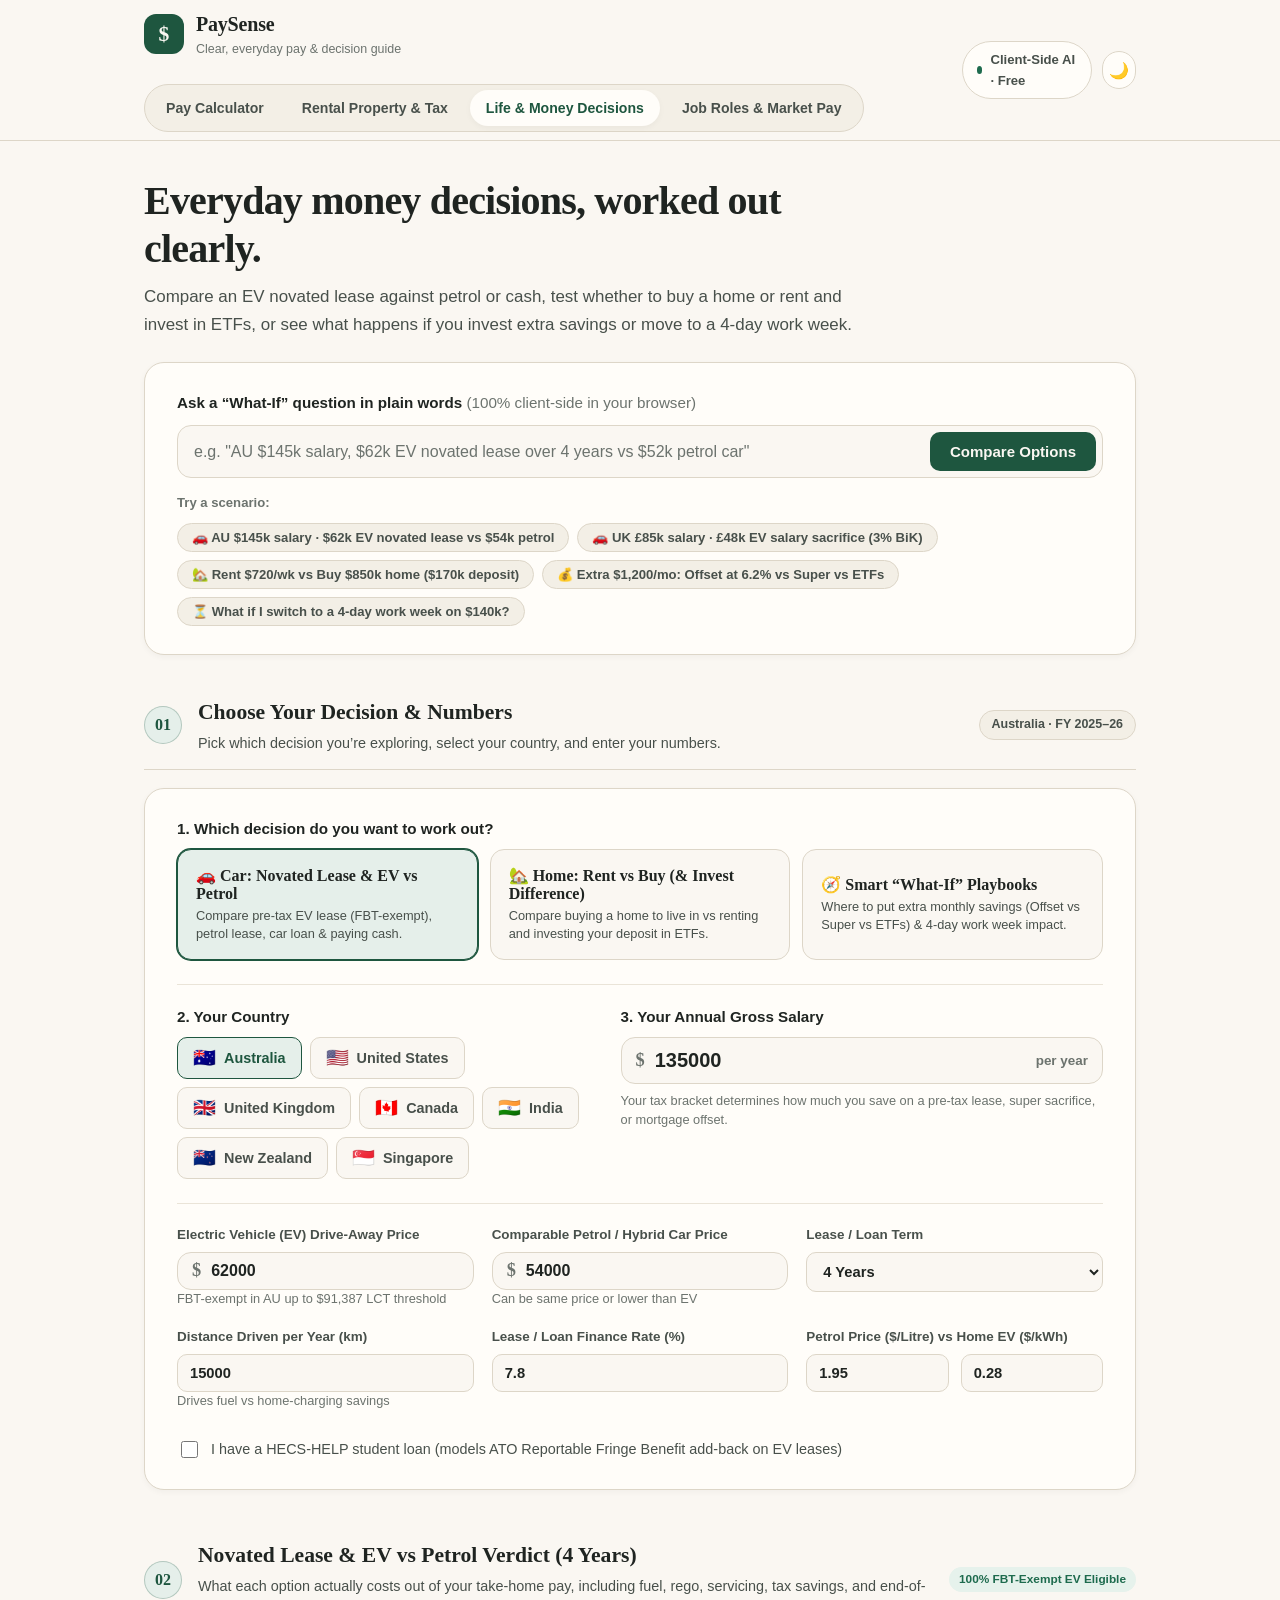
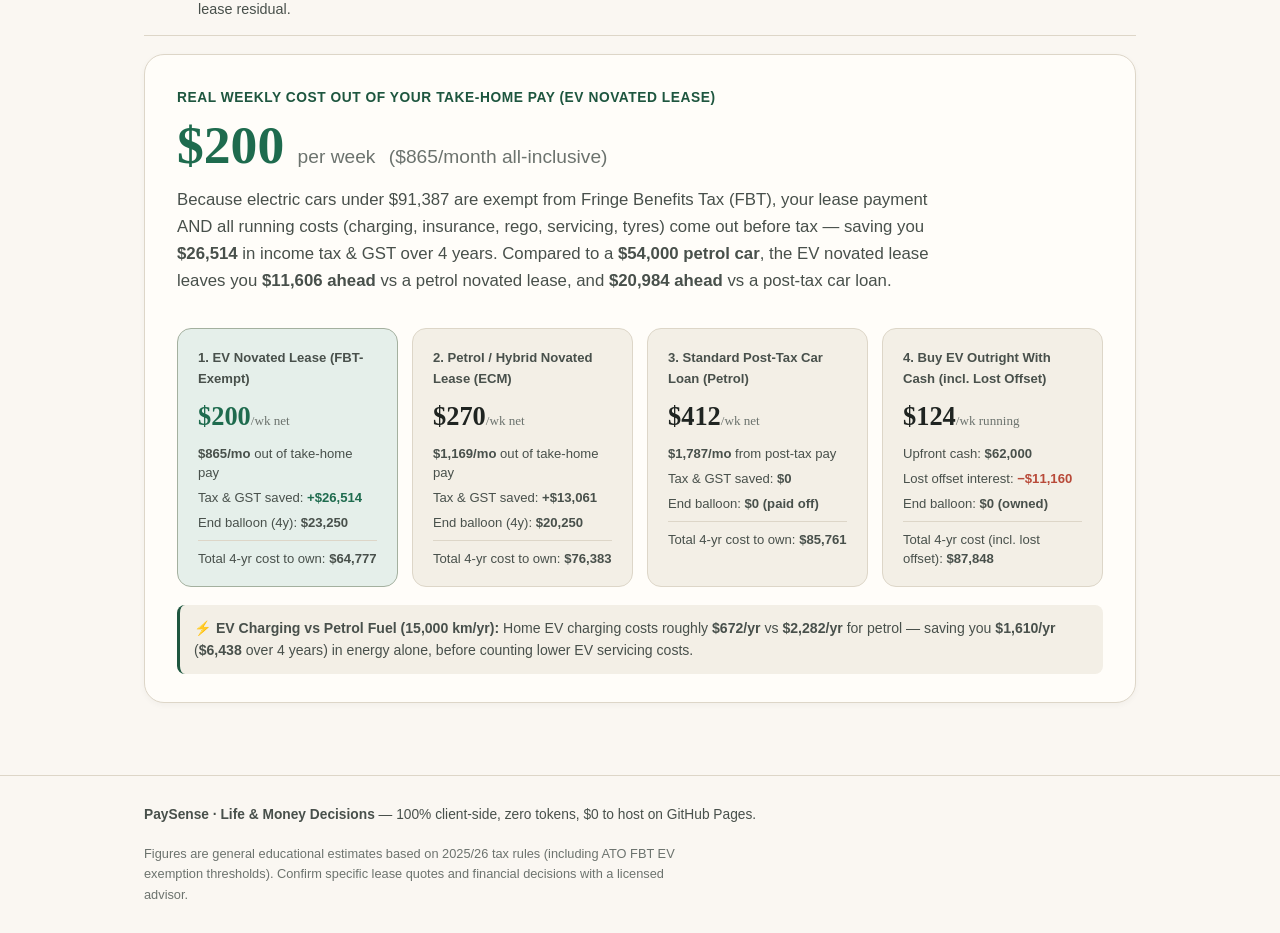
==== decisions.html @ 4972ad37 "feat: add Life & Money Decisions hub and fix GitHub Pages artifact bundle" ====
<!DOCTYPE html>
<html lang="en" data-theme="light">
<head>
  <meta charset="UTF-8" />
  <meta name="viewport" content="width=device-width, initial-scale=1.0" />
  <title>Life &amp; Money Decisions (Novated Lease, EV vs Petrol, Rent vs Buy) — PaySense</title>
  <meta name="description" content="100% client-side calculators for Novated Lease & EV vs Petrol, Rent vs Buy Home decisions, Mortgage Offset vs Super vs ETFs, and 4-Day Work Week tax impact." />
  <link rel="manifest" href="./manifest.json" />
  <link rel="icon" type="image/svg+xml" href="data:image/svg+xml,%3Csvg xmlns='http://www.w3.org/2000/svg' viewBox='0 0 64 64'%3E%3Crect width='64' height='64' rx='16' fill='%231E563F'/%3E%3Ctext x='50%25' y='54%25' dominant-baseline='middle' text-anchor='middle' fill='%23FAF7F2' font-family='Georgia,serif' font-weight='700' font-size='34'%3E%24%3C/text%3E%3C/svg%3E" />
  <link rel="stylesheet" href="./css/styles.css" />
</head>
<body>
  <header class="top-bar">
    <div class="container top-bar-inner">
      <div class="brand-group">
        <a href="./index.html" class="brand brand-link">
          <div class="brand-mark" aria-hidden="true">$</div>
          <div>
            <div class="brand-name">PaySense</div>
            <div class="brand-sub">Clear, everyday pay &amp; decision guide</div>
          </div>
        </a>
        <nav class="main-nav" aria-label="Primary navigation">
          <a href="./index.html" class="nav-tab">Pay Calculator</a>
          <a href="./property.html" class="nav-tab">Rental Property &amp; Tax</a>
          <a href="./decisions.html" class="nav-tab active" aria-current="page">Life &amp; Money Decisions</a>
          <a href="./roles.html" class="nav-tab">Job Roles &amp; Market Pay</a>
        </nav>
      </div>

      <div class="header-actions">
        <span class="ai-mode-pill" title="Runs 100% in your browser with zero server calls">
          <span class="status-dot local"></span> Client-Side AI · Free
        </span>
        <button type="button" class="icon-circle-btn" id="theme-toggle-btn" aria-label="Toggle warm dark or light paper theme" title="Switch theme">🌙</button>
      </div>
    </div>
  </header>

  <main class="container main-content">
    <section class="intro-hero">
      <div class="intro-header">
        <h1 class="intro-title">Everyday money decisions, worked out clearly.</h1>
        <p class="intro-lead">Compare an EV novated lease against petrol or cash, test whether to buy a home or rent and invest in ETFs, or see what happens if you invest extra savings or move to a 4-day work week.</p>
      </div>

      <div class="plain-english-card">
        <label class="plain-english-label" for="dec-ai-input">
          Ask a “What-If” question in plain words <span class="muted-normal">(100% client-side in your browser)</span>
        </label>
        <form id="dec-ai-form" class="ai-prompt-shell" autocomplete="off">
          <input
            type="text"
            id="dec-ai-input"
            class="ai-prompt-input"
            placeholder='e.g. "AU $145k salary, $62k EV novated lease over 4 years vs $52k petrol car"'
            aria-label="Describe your decision scenario in plain English"
          />
          <button type="submit" class="btn-primary">Compare Options</button>
        </form>

        <div class="ai-chips-row">
          <span class="chips-label">Try a scenario:</span>
          <div id="dec-example-chips" class="ai-chips-scroll"></div>
        </div>

        <div id="dec-ai-feedback" class="ai-feedback" hidden></div>
      </div>
    </section>

    <div class="editorial-flow">
      <div id="dec-form-root" aria-label="Section 1: Decision setup"></div>
      <div id="dec-results-root" aria-live="polite"></div>
    </div>
  </main>

  <footer class="site-footer">
    <div class="container footer-inner">
      <div>
        <strong>PaySense · Life &amp; Money Decisions</strong> — 100% client-side, zero tokens, $0 to host on GitHub Pages.
      </div>
      <div class="footer-disclaimer">
        Figures are general educational estimates based on 2025/26 tax rules (including ATO FBT EV exemption thresholds). Confirm specific lease quotes and financial decisions with a licensed advisor.
      </div>
    </div>
  </footer>

  <div id="toast" class="toast" role="status" aria-live="polite"></div>

  <script type="module" src="./js/decisionsApp.js"></script>
</body>
</html>
---- css/styles.css ----
/* ==========================================================================
   PaySense — Warm, Low-Tech, Confidence-Building Editorial Design System
   Palette: Warm Sand Paper, Ivory Cards, Reassuring Forest Pine & Terracotta
   ========================================================================== */

:root {
  --bg: #FAF7F2;
  --surface: #FFFDF9;
  --surface-muted: #F3EFE6;
  --surface-hover: #EAE4D7;
  --border: #DDD6C8;
  --border-subtle: #EAE4D8;

  --text: #1F2421;
  --text-secondary: #48504B;
  --text-muted: #6C736E;

  --primary: #1E563F;
  --primary-hover: #15402E;
  --primary-soft: #E5EFEA;

  --accent: #1E6B4E;
  --accent-soft: #E6F2EC;

  --warm-ochre: #B55D28;
  --warm-ochre-soft: #FBF0E6;

  --chart-net: #1E6B4E;
  --chart-tax: #B84A39;
  --chart-levy: #C87A28;
  --chart-retire: #2D5B88;
  --chart-expense: #78716C;

  --shadow-sm: 0 2px 6px rgba(31, 36, 33, 0.04);
  --shadow-md: 0 10px 28px -8px rgba(31, 36, 33, 0.07);

  --radius-sm: 10px;
  --radius-md: 14px;
  --radius-lg: 20px;

  --font-serif: "Iowan Old Style", "Palatino Linotype", "Book Antiqua", Charter, Georgia, serif;
  --font-sans: -apple-system, BlinkMacSystemFont, "Segoe UI", Roboto, Helvetica, Arial, sans-serif;
}

[data-theme="dark"] {
  --bg: #171513;
  --surface: #211E1B;
  --surface-muted: #2A2622;
  --surface-hover: #332E29;
  --border: #3B352E;
  --border-subtle: #2E2924;

  --text: #F5F1E8;
  --text-secondary: #CCC5B9;
  --text-muted: #9A9286;

  --primary: #45A179;
  --primary-hover: #58B48C;
  --primary-soft: rgba(69, 161, 121, 0.16);

  --accent: #4BB588;
  --accent-soft: rgba(75, 181, 136, 0.15);

  --warm-ochre: #E08A54;
  --warm-ochre-soft: rgba(224, 138, 84, 0.14);

  --chart-net: #4BB588;
  --chart-tax: #E06D5B;
  --chart-levy: #E5A14B;
  --chart-retire: #6495C7;
  --chart-expense: #9E968C;

  --shadow-sm: 0 2px 8px rgba(0, 0, 0, 0.3);
  --shadow-md: 0 14px 32px -10px rgba(0, 0, 0, 0.45);
}

*,
*::before,
*::after {
  box-sizing: border-box;
}

html,
body {
  margin: 0;
  padding: 0;
  font-family: var(--font-sans);
  font-size: 16px;
  background: var(--bg);
  color: var(--text);
  line-height: 1.6;
  -webkit-font-smoothing: antialiased;
}

.container {
  max-width: 1040px;
  margin: 0 auto;
  padding: 0 24px;
}

/* ==========================================================================
   Top Navigation Bar
   ========================================================================== */

.top-bar {
  position: sticky;
  top: 0;
  z-index: 30;
  background: color-mix(in srgb, var(--bg) 92%, transparent);
  backdrop-filter: blur(10px);
  border-bottom: 1px solid var(--border);
}

.top-bar-inner {
  display: flex;
  align-items: center;
  justify-content: space-between;
  min-height: 72px;
  gap: 16px;
  padding-top: 8px;
  padding-bottom: 8px;
}

.brand-group {
  display: flex;
  align-items: center;
  gap: 24px;
  flex-wrap: wrap;
}

.brand {
  display: flex;
  align-items: center;
  gap: 12px;
}

.brand-link {
  text-decoration: none;
  color: inherit;
}

.brand-mark {
  width: 40px;
  height: 40px;
  border-radius: 12px;
  display: grid;
  place-items: center;
  background: var(--primary);
  color: #FAF7F2;
  font-family: var(--font-serif);
  font-weight: 700;
  font-size: 1.35rem;
}

.brand-name {
  font-family: var(--font-serif);
  font-weight: 700;
  font-size: 1.25rem;
  letter-spacing: -0.01em;
}

.brand-sub {
  font-size: 0.78rem;
  color: var(--text-muted);
}

.main-nav {
  display: flex;
  align-items: center;
  gap: 6px;
  padding: 5px;
  background: var(--surface-muted);
  border: 1px solid var(--border);
  border-radius: 999px;
}

.nav-tab {
  text-decoration: none;
  color: var(--text-secondary);
  font-size: 0.88rem;
  font-weight: 600;
  padding: 7px 16px;
  border-radius: 999px;
  white-space: nowrap;
  transition: all 0.15s ease;
}

.nav-tab:hover {
  color: var(--text);
}

.nav-tab.active {
  background: var(--surface);
  color: var(--primary);
  box-shadow: var(--shadow-sm);
}

.header-actions {
  display: flex;
  align-items: center;
  gap: 10px;
}

.ai-mode-pill {
  display: inline-flex;
  align-items: center;
  gap: 8px;
  padding: 7px 14px;
  border-radius: 999px;
  border: 1px solid var(--border);
  background: var(--surface);
  color: var(--text-secondary);
  font-size: 0.82rem;
  font-weight: 600;
  cursor: pointer;
}
.ai-mode-pill:hover {
  border-color: var(--primary);
  color: var(--text);
}

.status-dot {
  width: 8px;
  height: 8px;
  border-radius: 50%;
}
.status-dot.local { background: var(--accent); }
.status-dot.live { background: var(--warm-ochre); }

.icon-circle-btn {
  width: 38px;
  height: 38px;
  border-radius: 999px;
  border: 1px solid var(--border);
  background: var(--surface);
  cursor: pointer;
  font-size: 1rem;
  display: grid;
  place-items: center;
}
.icon-circle-btn:hover { background: var(--surface-hover); }

/* ==========================================================================
   Main Editorial Flow & Section Dividers (Negative Space!)
   ========================================================================== */

.main-content {
  padding-top: 36px;
  padding-bottom: 72px;
}

.intro-hero {
  margin-bottom: 40px;
}

.intro-header {
  max-width: 720px;
  margin-bottom: 24px;
}

.intro-title {
  font-family: var(--font-serif);
  font-size: clamp(1.85rem, 3.4vw, 2.5rem);
  font-weight: 700;
  line-height: 1.2;
  letter-spacing: -0.02em;
  margin: 0 0 10px;
  color: var(--text);
}

.intro-lead {
  font-size: 1.06rem;
  color: var(--text-secondary);
  margin: 0;
  line-height: 1.6;
}

.editorial-flow {
  display: flex;
  flex-direction: column;
  gap: 48px;
}

.editorial-section {
  display: flex;
  flex-direction: column;
  gap: 18px;
}

/* Warm Section Dividers */
.section-divider {
  display: flex;
  align-items: center;
  gap: 16px;
  padding-bottom: 14px;
  border-bottom: 1.5px solid var(--border);
  flex-wrap: wrap;
}

.section-num {
  width: 38px;
  height: 38px;
  border-radius: 50%;
  background: var(--primary-soft);
  color: var(--primary);
  font-family: var(--font-serif);
  font-weight: 700;
  font-size: 1rem;
  display: grid;
  place-items: center;
  flex-shrink: 0;
  border: 1px solid color-mix(in srgb, var(--primary) 25%, transparent);
}

.section-divider-text {
  flex: 1;
  min-width: 220px;
}

.section-heading {
  font-family: var(--font-serif);
  font-size: 1.35rem;
  font-weight: 700;
  margin: 0;
  color: var(--text);
}

.section-sub {
  margin: 2px 0 0;
  font-size: 0.9rem;
  color: var(--text-secondary);
}

/* Cards */
.card,
.plain-english-card {
  background: var(--surface);
  border: 1px solid var(--border);
  border-radius: var(--radius-lg);
  padding: 28px 32px;
  box-shadow: var(--shadow-sm);
}

/* ==========================================================================
   Plain-English Helper Box
   ========================================================================== */

.plain-english-card {
  background: var(--surface);
  border: 1.5px solid var(--border);
}

.plain-english-label {
  display: block;
  font-weight: 700;
  font-size: 0.95rem;
  margin-bottom: 10px;
  color: var(--text);
}

.muted-normal {
  font-weight: 400;
  color: var(--text-muted);
}

.ai-prompt-shell {
  display: flex;
  align-items: center;
  gap: 10px;
  padding: 6px 6px 6px 16px;
  background: var(--bg);
  border: 1.5px solid var(--border);
  border-radius: var(--radius-md);
  transition: border-color 0.2s ease;
}

.ai-prompt-shell:focus-within {
  border-color: var(--primary);
  background: var(--surface);
}

.ai-prompt-input {
  flex: 1;
  min-width: 0;
  border: none;
  outline: none;
  background: transparent;
  color: var(--text);
  font-size: 1rem;
  font-family: inherit;
  padding: 8px 0;
}

.ai-prompt-input::placeholder {
  color: var(--text-muted);
}

.ai-chips-row {
  display: flex;
  align-items: center;
  gap: 10px;
  margin-top: 14px;
  flex-wrap: wrap;
}

.chips-label {
  font-size: 0.82rem;
  font-weight: 600;
  color: var(--text-muted);
}

.ai-chips-scroll {
  display: flex;
  gap: 8px;
  flex-wrap: wrap;
}

.prompt-chip {
  background: var(--surface-muted);
  border: 1px solid var(--border);
  color: var(--text-secondary);
  border-radius: 999px;
  padding: 6px 14px;
  font-size: 0.82rem;
  font-weight: 600;
  cursor: pointer;
  transition: all 0.15s ease;
}
.prompt-chip:hover {
  border-color: var(--primary);
  color: var(--primary);
  background: var(--primary-soft);
}
.prompt-chip.chip-active {
  background: var(--primary);
  border-color: var(--primary);
  color: #FAF7F2;
}

.ai-feedback {
  margin-top: 14px;
}

.ai-feedback-inner {
  background: var(--primary-soft);
  border: 1px solid color-mix(in srgb, var(--primary) 30%, var(--border));
  border-radius: var(--radius-md);
  padding: 14px 18px;
}

.ai-feedback-top {
  display: flex;
  align-items: center;
  gap: 10px;
  flex-wrap: wrap;
}

.ai-source-badge {
  font-size: 0.74rem;
  font-weight: 700;
  color: var(--primary);
  background: var(--surface);
  padding: 3px 10px;
  border-radius: 999px;
}

.parsed-tags-wrap {
  display: flex;
  flex-wrap: wrap;
  gap: 6px;
  flex: 1;
}

.parsed-tag {
  font-size: 0.8rem;
  font-weight: 600;
  padding: 3px 11px;
  border-radius: 999px;
  background: var(--surface);
  border: 1px solid var(--border);
  color: var(--text);
}

.ai-reply-text {
  margin-top: 8px;
  font-size: 0.94rem;
  color: var(--text);
}

/* ==========================================================================
   Buttons & Controls
   ========================================================================== */

.btn-primary {
  background: var(--primary);
  color: #FAF7F2;
  border: none;
  border-radius: var(--radius-sm);
  padding: 11px 20px;
  font-weight: 600;
  font-size: 0.94rem;
  cursor: pointer;
  white-space: nowrap;
  text-decoration: none;
  display: inline-flex;
  align-items: center;
  justify-content: center;
  transition: background 0.15s ease;
}
.btn-primary:hover { background: var(--primary-hover); }
.btn-primary:disabled { opacity: 0.65; cursor: wait; }

.btn-secondary {
  background: var(--warm-ochre);
  color: #FAF7F2;
  border: none;
  border-radius: var(--radius-sm);
  padding: 11px 20px;
  font-weight: 600;
  font-size: 0.94rem;
  cursor: pointer;
  white-space: nowrap;
  text-decoration: none;
  display: inline-flex;
  align-items: center;
  justify-content: center;
  transition: filter 0.15s ease;
}
.btn-secondary:hover { filter: brightness(0.93); }

.btn-ghost {
  background: var(--surface-muted);
  color: var(--text-secondary);
  border: 1px solid var(--border);
  border-radius: var(--radius-sm);
  font-weight: 600;
  cursor: pointer;
}
.btn-ghost:hover {
  background: var(--surface-hover);
  color: var(--text);
}

.btn-sm { padding: 8px 14px; font-size: 0.85rem; }
.btn-xs { padding: 6px 12px; font-size: 0.8rem; }

.tax-year-pill,
.card-badge {
  font-size: 0.78rem;
  font-weight: 600;
  color: var(--text-secondary);
  background: var(--surface-muted);
  border: 1px solid var(--border);
  padding: 4px 12px;
  border-radius: 999px;
}

/* ==========================================================================
   Section 01: Setup Form
   ========================================================================== */

.setup-card {
  display: flex;
  flex-direction: column;
  gap: 24px;
}

.setup-block {
  display: flex;
  flex-direction: column;
  gap: 8px;
}

.setup-two-col {
  display: grid;
  grid-template-columns: 1fr 1.15fr;
  gap: 24px;
  padding-top: 20px;
  border-top: 1px solid var(--border-subtle);
}

.field-label {
  font-size: 0.95rem;
  font-weight: 700;
  color: var(--text);
}

.sub-label {
  font-size: 0.84rem;
  font-weight: 600;
  color: var(--text-secondary);
  display: block;
  margin-bottom: 6px;
}

.section-header-row {
  display: flex;
  align-items: baseline;
  justify-content: space-between;
  gap: 10px;
  flex-wrap: wrap;
}

/* Warm Country Pills with Full Country Names */
.warm-country-pills {
  display: flex;
  flex-wrap: wrap;
  gap: 8px;
}

.country-pill {
  display: inline-flex;
  align-items: center;
  gap: 8px;
  padding: 9px 15px;
  border-radius: var(--radius-sm);
  border: 1.5px solid var(--border);
  background: var(--bg);
  color: var(--text-secondary);
  font-size: 0.9rem;
  font-weight: 600;
  cursor: pointer;
  transition: all 0.15s ease;
}
.country-pill:hover {
  border-color: var(--primary);
  background: var(--surface);
}
.country-pill.active {
  border-color: var(--primary);
  background: var(--primary-soft);
  color: var(--primary);
  font-weight: 700;
}
.pill-flag { font-size: 1.15rem; }

/* Segmented Control */
.segmented-control {
  display: grid;
  grid-template-columns: 1fr 1fr;
  gap: 6px;
  padding: 5px;
  background: var(--surface-muted);
  border: 1px solid var(--border);
  border-radius: var(--radius-md);
}

.seg-btn {
  padding: 11px 14px;
  border: none;
  border-radius: var(--radius-sm);
  background: transparent;
  color: var(--text-secondary);
  font-size: 0.92rem;
  font-weight: 600;
  cursor: pointer;
  transition: all 0.15s ease;
}
.seg-btn.active {
  background: var(--surface);
  color: var(--primary);
  font-weight: 700;
  box-shadow: var(--shadow-sm);
}

/* Inputs */
.input-combo {
  display: flex;
  align-items: center;
  border: 1.5px solid var(--border);
  border-radius: var(--radius-md);
  background: var(--bg);
  overflow: hidden;
}
.input-combo:focus-within {
  border-color: var(--primary);
  background: var(--surface);
}

.input-prefix {
  padding: 0 6px 0 14px;
  color: var(--text-muted);
  font-family: var(--font-serif);
  font-weight: 700;
  font-size: 1.15rem;
}

.input-suffix {
  padding: 0 14px 0 8px;
  color: var(--text-muted);
  font-size: 0.84rem;
  font-weight: 600;
  white-space: nowrap;
}

.num-input {
  flex: 1;
  min-width: 0;
  border: none;
  outline: none;
  background: transparent;
  color: var(--text);
  font-family: inherit;
  font-size: 1.25rem;
  font-weight: 700;
  font-variant-numeric: tabular-nums;
  padding: 11px 10px 11px 4px;
}

.input-combo.compact .num-input {
  font-size: 1rem;
  padding: 9px 8px 9px 4px;
}

.combo-select {
  border: none;
  border-left: 1px solid var(--border);
  background: var(--surface-muted);
  color: var(--text);
  font-family: inherit;
  font-size: 0.9rem;
  font-weight: 600;
  padding: 12px 14px;
  outline: none;
  cursor: pointer;
}

.text-input,
.select-input {
  width: 100%;
  border: 1.5px solid var(--border);
  border-radius: var(--radius-sm);
  background: var(--bg);
  color: var(--text);
  font-family: inherit;
  font-size: 0.92rem;
  font-weight: 600;
  padding: 10px 12px;
  outline: none;
}
.text-input:focus,
.select-input:focus {
  border-color: var(--primary);
  background: var(--surface);
}

.contractor-essentials {
  display: grid;
  grid-template-columns: repeat(auto-fit, minmax(260px, 1fr));
  gap: 20px;
  padding: 20px;
  background: var(--surface-muted);
  border: 1px solid var(--border);
  border-radius: var(--radius-md);
}

.slider-label-row {
  display: flex;
  justify-content: space-between;
  align-items: center;
  margin-bottom: 4px;
}
.slider-val {
  font-size: 0.9rem;
  font-weight: 700;
  color: var(--primary);
}

.range-slider {
  width: 100%;
  accent-color: var(--primary);
  cursor: pointer;
  margin: 6px 0;
}

.field-hint {
  font-size: 0.8rem;
  color: var(--text-muted);
  line-height: 1.45;
}

.text-action-btn {
  background: none;
  border: none;
  color: var(--primary);
  font-size: 0.82rem;
  font-weight: 600;
  cursor: pointer;
  text-decoration: underline;
  padding: 0;
}

.reverse-goal-box {
  display: flex;
  flex-direction: column;
  gap: 12px;
  padding: 16px;
  border-radius: var(--radius-md);
  background: var(--primary-soft);
  border: 1px solid color-mix(in srgb, var(--primary) 30%, transparent);
}
.reverse-goal-hint {
  font-size: 0.86rem;
  color: var(--text-secondary);
}

/* Progressive Disclosure Optional Drawer */
.optional-drawer {
  border-top: 1px solid var(--border-subtle);
  padding-top: 16px;
}

.optional-summary {
  list-style: none;
  display: flex;
  align-items: center;
  justify-content: space-between;
  gap: 12px;
  cursor: pointer;
  font-size: 0.92rem;
  font-weight: 700;
  color: var(--primary);
  padding: 10px 14px;
  background: var(--surface-muted);
  border: 1px solid var(--border);
  border-radius: var(--radius-sm);
  user-select: none;
}
.optional-summary::-webkit-details-marker { display: none; }
.optional-summary:hover { background: var(--surface-hover); }

.optional-body {
  padding-top: 20px;
}

.optional-grid {
  display: grid;
  grid-template-columns: 1.15fr 0.85fr;
  gap: 28px;
}

.mini-section-title {
  font-family: var(--font-serif);
  font-size: 1.05rem;
  margin: 0 0 12px;
  color: var(--text);
}

.two-col-fields {
  display: grid;
  grid-template-columns: 1fr 1fr;
  gap: 12px;
}

.country-specific-fields {
  display: flex;
  flex-direction: column;
  gap: 12px;
}

.toggle-grid {
  display: flex;
  flex-direction: column;
  gap: 10px;
  margin-top: 4px;
}

.toggle-row {
  display: flex;
  align-items: center;
  gap: 10px;
  font-size: 0.9rem;
  color: var(--text-secondary);
  cursor: pointer;
}
.toggle-row input[type="checkbox"] {
  width: 17px;
  height: 17px;
  accent-color: var(--primary);
}

.form-footnote {
  margin-top: 14px;
  font-size: 0.8rem;
  color: var(--text-muted);
}

.flex-end { display: flex; align-items: flex-end; padding-bottom: 6px; }
.mt-sm { margin-top: 12px; }

/* ==========================================================================
   Section 02: Take-Home Spotlight & Horizontal Money Split Bar
   ========================================================================== */

.hero-actions {
  display: flex;
  gap: 8px;
  flex-wrap: wrap;
}

.period-tabs-row {
  display: flex;
  align-items: center;
  justify-content: space-between;
  gap: 12px;
  flex-wrap: wrap;
  padding-bottom: 20px;
  border-bottom: 1px solid var(--border-subtle);
}

.period-prompt {
  font-size: 0.88rem;
  font-weight: 600;
  color: var(--text-secondary);
}

.period-tabs {
  display: flex;
  gap: 6px;
  flex-wrap: wrap;
}

.period-tab {
  padding: 7px 15px;
  border-radius: 999px;
  border: 1px solid var(--border);
  background: var(--bg);
  color: var(--text-secondary);
  font-size: 0.85rem;
  font-weight: 600;
  cursor: pointer;
}
.period-tab:hover { border-color: var(--primary); }
.period-tab.active {
  background: var(--primary);
  border-color: var(--primary);
  color: #FAF7F2;
}

.take-home-spotlight {
  padding: 26px 0 22px;
}

.spotlight-label {
  font-size: 0.86rem;
  font-weight: 700;
  text-transform: uppercase;
  letter-spacing: 0.04em;
  color: var(--primary);
}

.hero-net-value {
  font-family: var(--font-serif);
  font-size: clamp(2.4rem, 4.8vw, 3.35rem);
  font-weight: 700;
  line-height: 1.12;
  margin-top: 6px;
  font-variant-numeric: tabular-nums;
  color: var(--text);
}

.hero-period-unit {
  font-family: var(--font-sans);
  font-size: 1.2rem;
  font-weight: 500;
  color: var(--text-muted);
}

.plain-english-summary {
  margin: 12px 0 0;
  font-size: 1.05rem;
  line-height: 1.6;
  color: var(--text-secondary);
  max-width: 780px;
}

/* Horizontal Money Split Bar */
.money-split-wrap {
  padding: 22px 24px;
  background: var(--surface-muted);
  border: 1px solid var(--border);
  border-radius: var(--radius-md);
}

.money-split-label-row {
  display: flex;
  justify-content: space-between;
  align-items: center;
  font-size: 0.88rem;
  font-weight: 600;
  margin-bottom: 10px;
}

.money-split-bar {
  display: flex;
  height: 22px;
  border-radius: 999px;
  overflow: hidden;
  background: var(--border);
  gap: 2px;
}

.split-segment {
  height: 100%;
  transition: width 0.25s ease;
}

.split-legend-grid {
  display: grid;
  grid-template-columns: repeat(auto-fit, minmax(175px, 1fr));
  gap: 12px;
  margin-top: 16px;
}

.split-legend-card {
  background: var(--surface);
  border: 1px solid var(--border);
  border-radius: var(--radius-sm);
  padding: 10px 12px;
}

.split-legend-top {
  display: flex;
  align-items: center;
  gap: 8px;
  font-size: 0.8rem;
  color: var(--text-secondary);
}

.legend-dot {
  width: 11px;
  height: 11px;
  border-radius: 3px;
  flex-shrink: 0;
}

.split-legend-bottom {
  display: flex;
  justify-content: space-between;
  align-items: baseline;
  margin-top: 4px;
  font-variant-numeric: tabular-nums;
}

.split-legend-val {
  font-size: 0.98rem;
}

.split-legend-pct {
  font-size: 0.82rem;
  font-weight: 700;
  color: var(--text-muted);
}

.kpi-grid {
  display: grid;
  grid-template-columns: repeat(4, minmax(0, 1fr));
  gap: 14px;
  margin-top: 22px;
}

.kpi-tile {
  background: var(--bg);
  border: 1px solid var(--border);
  border-radius: var(--radius-md);
  padding: 16px;
}

.kpi-label {
  font-size: 0.8rem;
  font-weight: 600;
  color: var(--text-secondary);
}

.kpi-val {
  font-family: var(--font-serif);
  font-size: 1.3rem;
  font-weight: 700;
  margin-top: 4px;
  font-variant-numeric: tabular-nums;
}

.kpi-meta {
  font-size: 0.78rem;
  color: var(--text-muted);
  margin-top: 3px;
}

.tax-color { color: var(--chart-tax); }
.retire-color { color: var(--chart-retire); }
.net-col { color: var(--chart-net); font-weight: 700; }
.muted { color: var(--text-muted); }
.unit { font-size: 0.82rem; font-weight: 500; color: var(--text-muted); }

/* ==========================================================================
   Section 03: Reality Check & Helpful Guidance
   ========================================================================== */

.reality-intro {
  margin: 0 0 18px;
  font-size: 0.96rem;
  color: var(--text-secondary);
  max-width: 780px;
}

.reality-grid {
  display: grid;
  grid-template-columns: repeat(3, minmax(0, 1fr));
  gap: 16px;
}

.reality-metric {
  background: var(--surface-muted);
  border: 1px solid var(--border);
  border-radius: var(--radius-md);
  padding: 18px 20px;
}

.reality-metric.highlight {
  background: var(--primary-soft);
  border-color: color-mix(in srgb, var(--primary) 30%, var(--border));
}
.reality-metric.verdict-pos {
  background: var(--accent-soft);
  border-color: color-mix(in srgb, var(--accent) 35%, var(--border));
}
.reality-metric.verdict-neg {
  background: var(--warm-ochre-soft);
  border-color: color-mix(in srgb, var(--warm-ochre) 35%, var(--border));
}

.reality-label {
  font-size: 0.82rem;
  font-weight: 700;
  color: var(--text-secondary);
}

.reality-big {
  font-family: var(--font-serif);
  font-size: 1.65rem;
  font-weight: 700;
  margin-top: 6px;
  font-variant-numeric: tabular-nums;
}

.reality-sub {
  font-size: 0.82rem;
  color: var(--text-secondary);
  margin-top: 6px;
  line-height: 1.45;
}

.insights-grid {
  display: grid;
  grid-template-columns: repeat(auto-fit, minmax(280px, 1fr));
  gap: 16px;
}

.insight-card {
  padding: 18px 20px;
  border-radius: var(--radius-md);
  border: 1px solid var(--border);
  background: var(--bg);
}

.insight-card.tone-positive { border-left: 4px solid var(--accent); }
.insight-card.tone-warning { border-left: 4px solid var(--warm-ochre); }
.insight-card.tone-tip { border-left: 4px solid var(--primary); }
.insight-card.tone-info { border-left: 4px solid var(--chart-retire); }

.insight-badge {
  font-size: 0.73rem;
  font-weight: 700;
  text-transform: uppercase;
  letter-spacing: 0.05em;
  color: var(--text-muted);
}

.insight-title {
  font-size: 0.96rem;
  font-weight: 700;
  margin-top: 4px;
}

.insight-body {
  font-size: 0.88rem;
  color: var(--text-secondary);
  margin: 6px 0 0;
  line-height: 1.55;
}

/* ==========================================================================
   Section 04: Tabbed Details (Payslip / Periods / Brackets)
   ========================================================================== */

.detail-tab-bar {
  display: flex;
  gap: 8px;
  border-bottom: 1.5px solid var(--border);
  padding-bottom: 14px;
  margin-bottom: 20px;
  flex-wrap: wrap;
}

.detail-tab-btn {
  padding: 9px 18px;
  border-radius: var(--radius-sm);
  border: 1px solid var(--border);
  background: var(--bg);
  color: var(--text-secondary);
  font-size: 0.9rem;
  font-weight: 600;
  cursor: pointer;
}
.detail-tab-btn:hover { border-color: var(--primary); }
.detail-tab-btn.active {
  background: var(--primary);
  border-color: var(--primary);
  color: #FAF7F2;
}

.reassure-note {
  margin: 0 0 18px;
  padding: 14px 16px;
  background: var(--primary-soft);
  border-radius: var(--radius-sm);
  font-size: 0.9rem;
  color: var(--text);
}

.brackets-list {
  display: flex;
  flex-direction: column;
  gap: 14px;
}

.bracket-meta {
  display: flex;
  justify-content: space-between;
  align-items: baseline;
  gap: 10px;
  font-size: 0.88rem;
  margin-bottom: 6px;
  flex-wrap: wrap;
}
.bracket-label { font-weight: 600; color: var(--text); }
.bracket-nums { display: flex; gap: 12px; font-variant-numeric: tabular-nums; }

.bracket-track {
  height: 12px;
  background: var(--surface-muted);
  border-radius: 999px;
  overflow: hidden;
}
.bracket-track.tall { height: 14px; }

.bracket-fill {
  height: 100%;
  border-radius: 999px;
  background: var(--primary);
}
.bracket-fill.jobs-bar { background: var(--chart-retire); }
.bracket-fill.fill-low { background: var(--accent); }
.bracket-fill.fill-moderate { background: var(--warm-ochre); }
.bracket-fill.fill-high { background: var(--chart-tax); }

.statement-list {
  display: flex;
  flex-direction: column;
  gap: 4px;
}

.statement-row {
  display: flex;
  justify-content: space-between;
  align-items: center;
  gap: 14px;
  padding: 12px 14px;
  border-radius: var(--radius-sm);
  font-size: 0.94rem;
}

.statement-label-wrap { display: flex; flex-direction: column; }
.statement-note { font-size: 0.8rem; color: var(--text-muted); }
.statement-val { font-weight: 700; font-variant-numeric: tabular-nums; white-space: nowrap; }

.statement-row.kind-income { font-weight: 700; background: var(--surface-muted); }
.statement-row.kind-tax .statement-val { color: var(--chart-tax); }
.statement-row.kind-levy .statement-val { color: var(--chart-levy); }
.statement-row.kind-retirement .statement-val { color: var(--chart-retire); }
.statement-row.kind-net {
  background: var(--accent-soft);
  font-weight: 700;
  margin-top: 6px;
}
.statement-row.kind-net .statement-val { color: var(--chart-net); font-size: 1.08rem; }
.statement-row.kind-info {
  color: var(--text-secondary);
  font-size: 0.88rem;
  border-top: 1px dashed var(--border);
  border-radius: 0;
  margin-top: 6px;
}

.table-scroll { overflow-x: auto; }

.freq-table {
  width: 100%;
  border-collapse: collapse;
  font-size: 0.92rem;
  font-variant-numeric: tabular-nums;
}
.freq-table th {
  text-align: left;
  font-size: 0.8rem;
  font-weight: 700;
  color: var(--text-secondary);
  padding: 10px 12px;
  border-bottom: 1.5px solid var(--border);
}
.freq-table th:not(:first-child),
.freq-table td:not(:first-child) {
  text-align: right;
}
.freq-table td {
  padding: 12px;
  border-bottom: 1px solid var(--border-subtle);
}
.freq-table tr.active-row {
  background: var(--primary-soft);
}

.pin-controls { display: flex; align-items: center; gap: 8px; }
.pin-controls .sub-label { margin-bottom: 0; }
.mini-select {
  border: 1px solid var(--border);
  border-radius: 8px;
  background: var(--surface);
  color: var(--text);
  padding: 6px 10px;
  font-size: 0.84rem;
  font-weight: 600;
}
.pin-name { font-weight: 700; }
.pin-meta { font-size: 0.78rem; color: var(--text-muted); }

/* ==========================================================================
   Job Roles & Market Pay Guide (roles.html)
   ========================================================================== */

.roles-picker-card {
  display: flex;
  flex-direction: column;
  gap: 20px;
}

.roles-filter-row {
  display: grid;
  grid-template-columns: minmax(0, 1fr) 280px;
  gap: 12px;
}

.search-box {
  display: flex;
  align-items: center;
  gap: 10px;
  padding: 0 14px;
  border: 1.5px solid var(--border);
  border-radius: var(--radius-sm);
  background: var(--bg);
}
.search-box:focus-within {
  border-color: var(--primary);
  background: var(--surface);
}

.search-input {
  flex: 1;
  border: none;
  outline: none;
  background: transparent;
  color: var(--text);
  font-family: inherit;
  font-size: 0.95rem;
  padding: 10px 0;
}

.category-chips-row {
  display: flex;
  flex-wrap: wrap;
  gap: 8px;
}

/* Spacious 3-Column Role Picker Grid */
.roles-picker-grid {
  display: grid;
  grid-template-columns: repeat(3, minmax(0, 1fr));
  gap: 12px;
  max-height: 390px;
  overflow-y: auto;
  padding: 4px 2px;
}

.role-list-item {
  width: 100%;
  text-align: left;
  background: var(--bg);
  border: 1.5px solid var(--border);
  border-radius: var(--radius-md);
  padding: 14px 16px;
  cursor: pointer;
  color: inherit;
  font-family: inherit;
  transition: all 0.15s ease;
}
.role-list-item:hover {
  border-color: var(--primary);
  background: var(--surface);
}
.role-list-item.active {
  border-color: var(--primary);
  background: var(--primary-soft);
  box-shadow: 0 0 0 1px var(--primary);
}

.rli-top {
  display: flex;
  justify-content: space-between;
  align-items: flex-start;
  gap: 8px;
}

.rli-title {
  font-weight: 700;
  font-size: 0.94rem;
  color: var(--text);
}

.rli-metrics {
  display: flex;
  justify-content: space-between;
  gap: 8px;
  margin-top: 8px;
  font-size: 0.82rem;
  color: var(--text-secondary);
  font-variant-numeric: tabular-nums;
}

.rli-footer {
  display: flex;
  justify-content: space-between;
  align-items: center;
  gap: 8px;
  margin-top: 6px;
  font-size: 0.78rem;
}

.growth-mini {
  color: var(--accent);
  font-weight: 700;
}

.cmp-tag {
  font-size: 0.72rem;
  font-weight: 700;
  color: var(--primary);
  background: var(--surface);
  border: 1px solid var(--primary);
  border-radius: 999px;
  padding: 2px 8px;
}

.comp-pill {
  font-size: 0.74rem;
  font-weight: 700;
  padding: 3px 10px;
  border-radius: 999px;
  white-space: nowrap;
}
.comp-low { background: var(--accent-soft); color: var(--accent); }
.comp-mod { background: var(--warm-ochre-soft); color: var(--warm-ochre); }
.comp-high { background: rgba(184, 74, 57, 0.14); color: var(--chart-tax); }

/* Role Snapshot Card & Side-by-Side Pay Mode Boxes */
.hero-eyebrow {
  font-size: 0.84rem;
  font-weight: 600;
  color: var(--text-muted);
  display: flex;
  align-items: center;
  gap: 8px;
  flex-wrap: wrap;
}
.dot-sep { opacity: 0.5; }

.role-hero-summary {
  margin: 10px 0 0;
  font-size: 0.95rem;
  color: var(--text-secondary);
}

.skills-row {
  display: flex;
  align-items: center;
  flex-wrap: wrap;
  gap: 8px;
  margin-top: 16px;
}

.skill-chip {
  font-size: 0.8rem;
  font-weight: 600;
  padding: 4px 12px;
  border-radius: 999px;
  background: var(--surface-muted);
  border: 1px solid var(--border);
  color: var(--text-secondary);
}

.pay-comparison-boxes {
  display: grid;
  grid-template-columns: 1fr 1fr;
  gap: 20px;
  margin-top: 24px;
}

.pay-mode-box {
  padding: 22px 24px;
  border-radius: var(--radius-md);
  background: var(--primary-soft);
  border: 1px solid color-mix(in srgb, var(--primary) 28%, var(--border));
  display: flex;
  flex-direction: column;
  gap: 8px;
}

.pay-mode-box.contractor-box {
  background: var(--warm-ochre-soft);
  border-color: color-mix(in srgb, var(--warm-ochre) 28%, var(--border));
}

.pay-mode-tag {
  font-size: 0.78rem;
  font-weight: 700;
  text-transform: uppercase;
  letter-spacing: 0.04em;
  color: var(--text-secondary);
}

.pay-mode-main {
  font-family: var(--font-serif);
  font-size: 2rem;
  font-weight: 700;
  line-height: 1.15;
  font-variant-numeric: tabular-nums;
}

.pay-mode-takehome {
  font-size: 0.94rem;
  color: var(--text);
}

.pay-mode-range {
  font-size: 0.84rem;
  color: var(--text-secondary);
}

.pay-mode-cta {
  margin-top: 8px;
  align-self: flex-start;
}

.pay-bands-wrap {
  display: flex;
  flex-direction: column;
  gap: 18px;
  padding-top: 18px;
  border-top: 1px solid var(--border-subtle);
}

.range-track {
  position: relative;
  height: 12px;
  background: var(--surface-muted);
  border-radius: 999px;
  margin-top: 6px;
}

.range-span {
  position: absolute;
  top: 0;
  bottom: 0;
  border-radius: 999px;
  opacity: 0.85;
}
.range-span.band-fte { background: var(--primary); }
.range-span.band-con { background: var(--warm-ochre); }

.range-median-dot {
  position: absolute;
  top: 50%;
  width: 15px;
  height: 15px;
  border-radius: 50%;
  transform: translate(-50%, -50%);
  border: 2.5px solid var(--surface);
  box-shadow: 0 1px 4px rgba(0, 0, 0, 0.3);
}
.range-median-dot.band-fte { background: var(--primary); }
.range-median-dot.band-con { background: var(--warm-ochre); }

.two-col-cards {
  display: grid;
  grid-template-columns: 1fr 1fr;
  gap: 22px;
}

.card-title-row {
  display: flex;
  align-items: center;
  justify-content: space-between;
  gap: 10px;
  margin-bottom: 16px;
  flex-wrap: wrap;
}

.card-title {
  font-family: var(--font-serif);
  margin: 0;
  font-size: 1.15rem;
  font-weight: 700;
}

.comp-stats-grid {
  display: grid;
  grid-template-columns: 1fr 1fr;
  gap: 12px;
  margin-bottom: 16px;
}

.comp-stat {
  background: var(--surface-muted);
  border: 1px solid var(--border);
  border-radius: var(--radius-sm);
  padding: 12px 14px;
}

.comp-stat-val {
  font-family: var(--font-serif);
  font-size: 1.2rem;
  font-weight: 700;
  margin-top: 3px;
}

.fill-rate-box { margin-bottom: 14px; }

.driver-note {
  font-size: 0.88rem;
  color: var(--text-secondary);
  background: var(--surface-muted);
  border-left: 3.5px solid var(--primary);
  padding: 12px 14px;
  border-radius: 8px;
}

/* Career Growth Pathways */
.pathways-grid {
  display: grid;
  grid-template-columns: repeat(auto-fit, minmax(280px, 1fr));
  gap: 18px;
}

.pathway-card {
  display: flex;
  flex-direction: column;
  gap: 10px;
  padding: 20px;
  border-radius: var(--radius-md);
  border: 1px solid var(--border);
  background: var(--bg);
}

.pathway-top {
  display: flex;
  justify-content: space-between;
  align-items: center;
  gap: 8px;
  font-size: 0.78rem;
}

.pathway-type {
  font-weight: 700;
  color: var(--primary);
  text-transform: uppercase;
  letter-spacing: 0.03em;
}

.pathway-time {
  color: var(--text-muted);
  font-weight: 600;
}

.pathway-title {
  font-family: var(--font-serif);
  font-size: 1.15rem;
  font-weight: 700;
}

.pathway-pay-row {
  display: flex;
  align-items: baseline;
  justify-content: space-between;
  gap: 8px;
  font-variant-numeric: tabular-nums;
}

.pathway-gross { font-size: 1rem; font-weight: 700; }
.pathway-uplift.pos { color: var(--accent); font-size: 0.84rem; font-weight: 700; }
.pathway-uplift.neg { color: var(--text-muted); font-size: 0.84rem; }

.pathway-net-impact {
  font-size: 0.86rem;
  font-weight: 700;
  padding: 8px 11px;
  border-radius: 8px;
}
.pathway-net-impact.pos { background: var(--accent-soft); color: var(--accent); }
.pathway-net-impact.neg { background: var(--surface-muted); color: var(--text-secondary); }

.pathway-skills-label {
  font-size: 0.78rem;
  font-weight: 600;
  color: var(--text-muted);
  margin-top: 2px;
}

.pathway-skills {
  display: flex;
  flex-wrap: wrap;
  gap: 6px;
}

.mini-skill {
  font-size: 0.76rem;
  padding: 3px 9px;
  border-radius: 6px;
  background: var(--surface);
  border: 1px solid var(--border);
  color: var(--text-secondary);
}

.pathway-actions {
  display: flex;
  gap: 8px;
  margin-top: auto;
  padding-top: 8px;
  flex-wrap: wrap;
}

.compare-roles-card { border-color: var(--primary); }

.empty-state {
  grid-column: 1 / -1;
  padding: 24px;
  border-radius: var(--radius-md);
  background: var(--surface-muted);
  color: var(--text-secondary);
  text-align: center;
}

/* ==========================================================================
   Modal, Footer & Toast
   ========================================================================== */

.icon-btn {
  background: transparent;
  border: none;
  color: var(--text-muted);
  cursor: pointer;
  padding: 4px 8px;
  border-radius: 6px;
  font-size: 1rem;
}
.icon-btn:hover { background: var(--surface-hover); color: var(--text); }

.modal-backdrop {
  position: fixed;
  inset: 0;
  z-index: 60;
  background: rgba(31, 36, 33, 0.5);
  backdrop-filter: blur(3px);
  display: grid;
  place-items: center;
  padding: 16px;
}
.modal-backdrop[hidden] { display: none; }

.modal-card {
  width: 100%;
  max-width: 500px;
  background: var(--surface);
  border: 1px solid var(--border);
  border-radius: var(--radius-lg);
  padding: 26px;
  box-shadow: var(--shadow-md);
}
.modal-wide { max-width: 620px; }

.modal-header {
  display: flex;
  justify-content: space-between;
  align-items: flex-start;
  gap: 12px;
  margin-bottom: 18px;
}
.modal-title { font-family: var(--font-serif); margin: 0; font-size: 1.2rem; }
.modal-sub { margin: 4px 0 0; font-size: 0.88rem; color: var(--text-secondary); }
.modal-form { display: flex; flex-direction: column; gap: 14px; }
.modal-actions { display: flex; justify-content: flex-end; margin-top: 8px; }

.ds-list { display: flex; flex-direction: column; gap: 10px; }
.ds-item {
  padding: 12px 14px;
  border-radius: var(--radius-sm);
  background: var(--surface-muted);
  border: 1px solid var(--border);
}
.ds-item-top { display: flex; justify-content: space-between; align-items: center; gap: 8px; margin-bottom: 4px; }
.ds-link { font-size: 0.8rem; color: var(--primary); text-decoration: none; display: inline-block; margin-top: 4px; }
.ds-link:hover { text-decoration: underline; }
.ds-sync-guide {
  margin-top: 14px;
  padding: 14px 16px;
  border-radius: var(--radius-sm);
  background: var(--primary-soft);
  font-size: 0.86rem;
  color: var(--text);
}
.ds-sync-guide ol { margin: 8px 0 0; padding-left: 20px; }
.ds-sync-guide li { margin-bottom: 5px; }
.ds-sync-guide code {
  background: var(--surface);
  padding: 1px 6px;
  border-radius: 5px;
  font-size: 0.8rem;
}

.toast {
  position: fixed;
  bottom: 24px;
  right: 24px;
  z-index: 70;
  background: var(--text);
  color: var(--surface);
  padding: 12px 18px;
  border-radius: var(--radius-sm);
  font-size: 0.9rem;
  font-weight: 600;
  box-shadow: var(--shadow-md);
  opacity: 0;
  transform: translateY(10px);
  pointer-events: none;
  transition: opacity 0.2s ease, transform 0.2s ease;
}
.toast.visible {
  opacity: 1;
  transform: translateY(0);
}

.site-footer {
  border-top: 1px solid var(--border);
  padding: 28px 0;
  font-size: 0.86rem;
  color: var(--text-secondary);
}
.footer-inner {
  display: flex;
  justify-content: space-between;
  align-items: center;
  gap: 18px;
  flex-wrap: wrap;
}
.footer-disclaimer { font-size: 0.8rem; color: var(--text-muted); max-width: 560px; }

.sr-only {
  position: absolute;
  width: 1px;
  height: 1px;
  overflow: hidden;
  clip: rect(0, 0, 0, 0);
}

/* ==========================================================================
   Responsive Breakpoints
   ========================================================================== */

@media (max-width: 900px) {
  .setup-two-col,
  .optional-grid,
  .two-col-cards,
  .pay-comparison-boxes,
  .reality-grid {
    grid-template-columns: 1fr;
  }
  .roles-picker-grid {
    grid-template-columns: repeat(2, minmax(0, 1fr));
  }
  .kpi-grid {
    grid-template-columns: repeat(2, minmax(0, 1fr));
  }
  .roles-filter-row {
    grid-template-columns: 1fr;
  }
  .card,
  .plain-english-card {
    padding: 22px 20px;
  }
}

@media (max-width: 600px) {
  .roles-picker-grid,
  .kpi-grid,
  .two-col-fields {
    grid-template-columns: 1fr;
  }
  .brand-sub { display: none; }
}


/* ==========================================================================
   Rental Property, Negative Gearing & Depreciation Schedule Page (property.html)
   ========================================================================== */

.prop-core-grid {
  display: grid;
  grid-template-columns: repeat(3, minmax(0, 1fr));
  gap: 18px;
  padding-top: 20px;
  border-top: 1px solid var(--border-subtle);
}

.dep-controls-bar {
  display: flex;
  justify-content: space-between;
  align-items: center;
  gap: 16px;
  flex-wrap: wrap;
  padding-bottom: 16px;
  border-bottom: 1px solid var(--border-subtle);
}

@media (max-width: 900px) {
  .prop-core-grid {
    grid-template-columns: repeat(2, minmax(0, 1fr));
  }
}

@media (max-width: 600px) {
  .prop-core-grid {
    grid-template-columns: 1fr;
  }
}

@media print {
  .top-bar,
  .intro-hero,
  #prop-form-root,
  .hero-actions,
  .site-footer {
    display: none !important;
  }
  body {
    background: #fff !important;
    color: #000 !important;
  }
  .card {
    box-shadow: none !important;
    border: 1px solid #ccc !important;
    page-break-inside: avoid;
  }
}


/* ==========================================================================
   Life & Money Decisions Page (decisions.html)
   ========================================================================== */

.decision-tool-tabs {
  display: grid;
  grid-template-columns: repeat(3, minmax(0, 1fr));
  gap: 12px;
}

.decision-tool-card {
  text-align: left;
  padding: 16px 18px;
  border-radius: var(--radius-md);
  border: 1.5px solid var(--border);
  background: var(--bg);
  color: inherit;
  font-family: inherit;
  cursor: pointer;
  transition: all 0.15s ease;
}

.decision-tool-card:hover {
  border-color: var(--primary);
  background: var(--surface);
}

.decision-tool-card.active {
  border-color: var(--primary);
  background: var(--primary-soft);
  box-shadow: 0 0 0 1px var(--primary);
}

.dtc-title {
  font-family: var(--font-serif);
  font-size: 1rem;
  font-weight: 700;
  color: var(--text);
}

.dtc-sub {
  font-size: 0.8rem;
  color: var(--text-secondary);
  margin-top: 4px;
  line-height: 1.4;
}

.car-options-grid {
  display: grid;
  grid-template-columns: repeat(4, minmax(0, 1fr));
  gap: 14px;
  margin-top: 12px;
}

@media (max-width: 960px) {
  .decision-tool-tabs {
    grid-template-columns: 1fr;
  }
  .car-options-grid {
    grid-template-columns: repeat(2, minmax(0, 1fr));
  }
}

@media (max-width: 600px) {
  .car-options-grid {
    grid-template-columns: 1fr;
  }
}
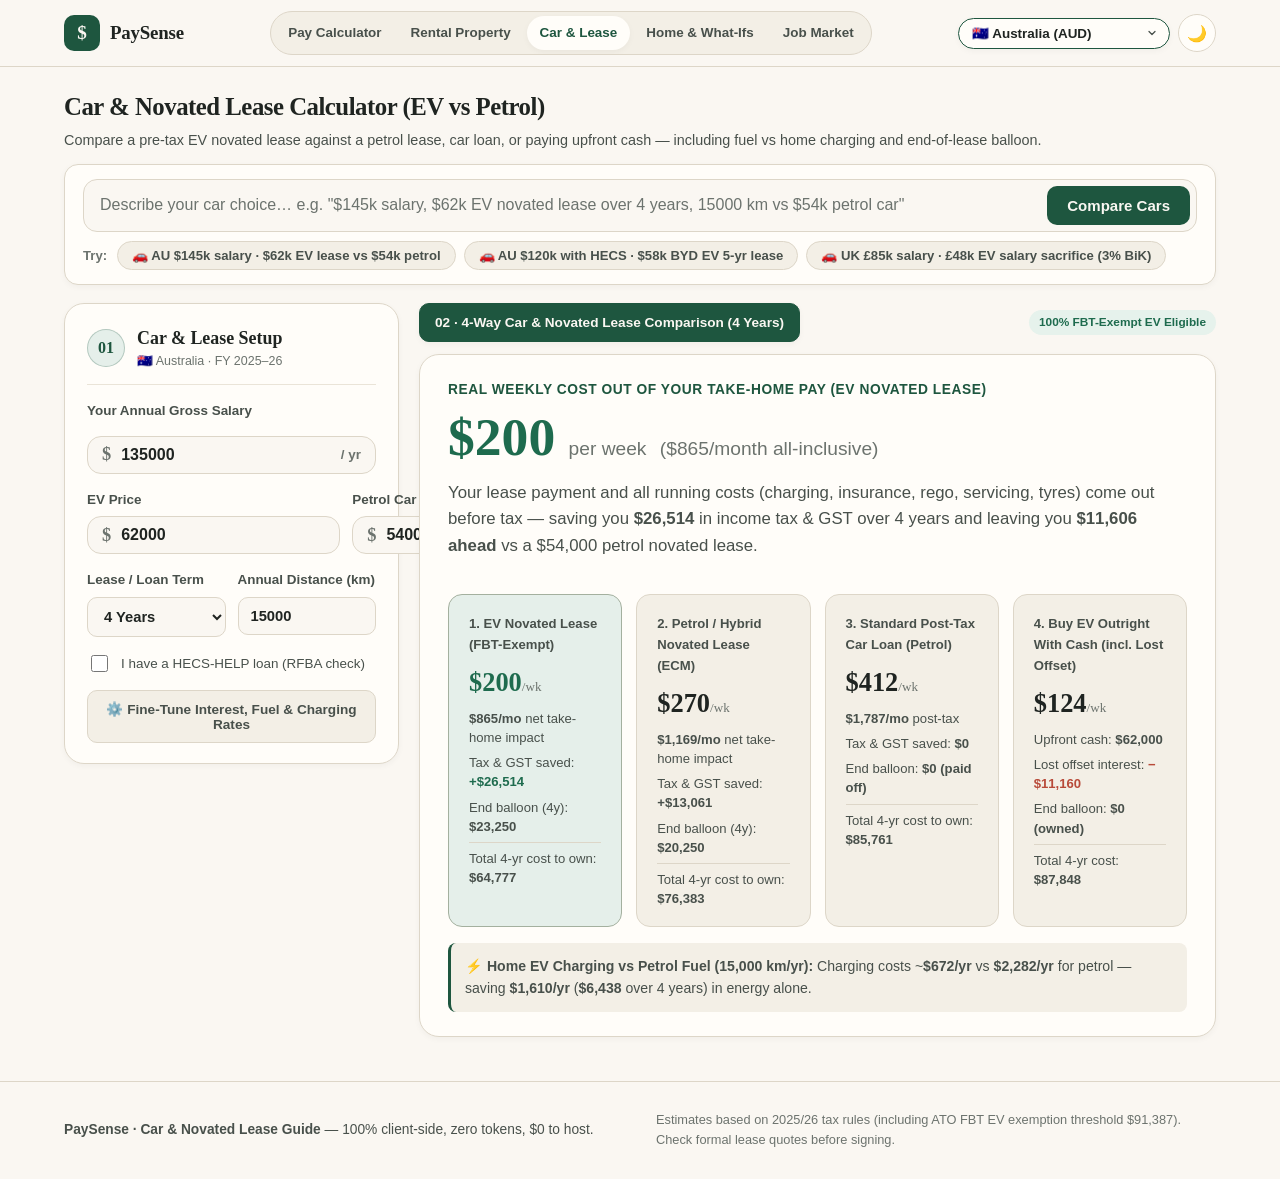
==== commit 79794ac1: "feat(ui): add global country header, compact tabbed stages, pop-up modals & 5-page layout" ====
--- a/decisions.html
+++ b/decisions.html
@@ -3,64 +3,38 @@
 <head>
   <meta charset="UTF-8" />
   <meta name="viewport" content="width=device-width, initial-scale=1.0" />
-  <title>Life &amp; Money Decisions (Novated Lease, EV vs Petrol, Rent vs Buy) — PaySense</title>
-  <meta name="description" content="100% client-side calculators for Novated Lease & EV vs Petrol, Rent vs Buy Home decisions, Mortgage Offset vs Super vs ETFs, and 4-Day Work Week tax impact." />
+  <title>Car &amp; Novated Lease (EV vs Petrol) Calculator — PaySense</title>
+  <meta name="description" content="Compare an Electric Vehicle (EV) on a pre-tax Novated Lease (FBT-exempt) against a Petrol/Hybrid lease, personal car loan, or paying cash." />
   <link rel="manifest" href="./manifest.json" />
   <link rel="icon" type="image/svg+xml" href="data:image/svg+xml,%3Csvg xmlns='http://www.w3.org/2000/svg' viewBox='0 0 64 64'%3E%3Crect width='64' height='64' rx='16' fill='%231E563F'/%3E%3Ctext x='50%25' y='54%25' dominant-baseline='middle' text-anchor='middle' fill='%23FAF7F2' font-family='Georgia,serif' font-weight='700' font-size='34'%3E%24%3C/text%3E%3C/svg%3E" />
   <link rel="stylesheet" href="./css/styles.css" />
 </head>
 <body>
-  <header class="top-bar">
-    <div class="container top-bar-inner">
-      <div class="brand-group">
-        <a href="./index.html" class="brand brand-link">
-          <div class="brand-mark" aria-hidden="true">$</div>
-          <div>
-            <div class="brand-name">PaySense</div>
-            <div class="brand-sub">Clear, everyday pay &amp; decision guide</div>
-          </div>
-        </a>
-        <nav class="main-nav" aria-label="Primary navigation">
-          <a href="./index.html" class="nav-tab">Pay Calculator</a>
-          <a href="./property.html" class="nav-tab">Rental Property &amp; Tax</a>
-          <a href="./decisions.html" class="nav-tab active" aria-current="page">Life &amp; Money Decisions</a>
-          <a href="./roles.html" class="nav-tab">Job Roles &amp; Market Pay</a>
-        </nav>
+  <header class="top-bar"></header>
+
+  <main class="container main-content">
+    <section class="compact-top-hero">
+      <div class="compact-hero-row">
+        <div>
+          <h1 class="compact-page-title">Car &amp; Novated Lease Calculator (EV vs Petrol)</h1>
+          <p class="compact-page-sub">Compare a pre-tax EV novated lease against a petrol lease, car loan, or paying upfront cash — including fuel vs home charging and end-of-lease balloon.</p>
+        </div>
       </div>
 
-      <div class="header-actions">
-        <span class="ai-mode-pill" title="Runs 100% in your browser with zero server calls">
-          <span class="status-dot local"></span> Client-Side AI · Free
-        </span>
-        <button type="button" class="icon-circle-btn" id="theme-toggle-btn" aria-label="Toggle warm dark or light paper theme" title="Switch theme">🌙</button>
-      </div>
-    </div>
-  </header>
-
-  <main class="container main-content">
-    <section class="intro-hero">
-      <div class="intro-header">
-        <h1 class="intro-title">Everyday money decisions, worked out clearly.</h1>
-        <p class="intro-lead">Compare an EV novated lease against petrol or cash, test whether to buy a home or rent and invest in ETFs, or see what happens if you invest extra savings or move to a 4-day work week.</p>
-      </div>
-
-      <div class="plain-english-card">
-        <label class="plain-english-label" for="dec-ai-input">
-          Ask a “What-If” question in plain words <span class="muted-normal">(100% client-side in your browser)</span>
-        </label>
+      <div class="plain-english-card compact-ai-card">
         <form id="dec-ai-form" class="ai-prompt-shell" autocomplete="off">
           <input
             type="text"
             id="dec-ai-input"
             class="ai-prompt-input"
-            placeholder='e.g. "AU $145k salary, $62k EV novated lease over 4 years vs $52k petrol car"'
-            aria-label="Describe your decision scenario in plain English"
+            placeholder='Describe your car choice… e.g. "$145k salary, $62k EV novated lease over 4 years, 15000 km vs $54k petrol car"'
+            aria-label="Describe your car scenario in plain English"
           />
-          <button type="submit" class="btn-primary">Compare Options</button>
+          <button type="submit" class="btn-primary">Compare Cars</button>
         </form>
 
         <div class="ai-chips-row">
-          <span class="chips-label">Try a scenario:</span>
+          <span class="chips-label">Try:</span>
           <div id="dec-example-chips" class="ai-chips-scroll"></div>
         </div>
 
@@ -68,20 +42,16 @@
       </div>
     </section>
 
-    <div class="editorial-flow">
-      <div id="dec-form-root" aria-label="Section 1: Decision setup"></div>
-      <div id="dec-results-root" aria-live="polite"></div>
+    <div class="compact-workspace">
+      <aside id="dec-form-root" aria-label="Section 1: Car and lease setup"></aside>
+      <section id="dec-results-root" aria-live="polite"></section>
     </div>
   </main>
 
   <footer class="site-footer">
     <div class="container footer-inner">
-      <div>
-        <strong>PaySense · Life &amp; Money Decisions</strong> — 100% client-side, zero tokens, $0 to host on GitHub Pages.
-      </div>
-      <div class="footer-disclaimer">
-        Figures are general educational estimates based on 2025/26 tax rules (including ATO FBT EV exemption thresholds). Confirm specific lease quotes and financial decisions with a licensed advisor.
-      </div>
+      <div><strong>PaySense · Car &amp; Novated Lease Guide</strong> — 100% client-side, zero tokens, $0 to host.</div>
+      <div class="footer-disclaimer">Estimates based on 2025/26 tax rules (including ATO FBT EV exemption threshold $91,387). Check formal lease quotes before signing.</div>
     </div>
   </footer>
 
--- a/css/styles.css
+++ b/css/styles.css
@@ -2049,3 +2049,379 @@
     grid-template-columns: 1fr;
   }
 }
+
+
+/* ==========================================================================
+   Reworked Single-Row Header, Global Country Picker, Compact Split Workspace,
+   Pop-Up Modals & Smooth Animations
+   ========================================================================== */
+
+.container {
+  max-width: 1200px;
+}
+
+.top-bar-inner {
+  display: flex;
+  align-items: center;
+  justify-content: space-between;
+  height: 66px;
+  min-height: 66px;
+  gap: 14px;
+  flex-wrap: nowrap;
+}
+
+.brand {
+  display: inline-flex;
+  align-items: center;
+  gap: 10px;
+  flex-shrink: 0;
+}
+
+.brand-mark {
+  width: 36px;
+  height: 36px;
+  border-radius: 10px;
+  font-size: 1.2rem;
+}
+
+.brand-name {
+  font-size: 1.18rem;
+  white-space: nowrap;
+}
+
+.main-nav {
+  display: inline-flex;
+  align-items: center;
+  gap: 3px;
+  padding: 4px;
+  background: var(--surface-muted);
+  border: 1px solid var(--border);
+  border-radius: 999px;
+  overflow-x: auto;
+  max-width: 100%;
+}
+
+.nav-tab {
+  font-size: 0.84rem;
+  font-weight: 600;
+  padding: 6px 13px;
+  border-radius: 999px;
+  white-space: nowrap;
+}
+
+.header-actions {
+  display: inline-flex;
+  align-items: center;
+  gap: 8px;
+  flex-shrink: 0;
+}
+
+.global-country-select {
+  appearance: none;
+  -webkit-appearance: none;
+  background-color: var(--surface);
+  background-image: url("data:image/svg+xml,%3Csvg xmlns='http://www.w3.org/2000/svg' width='12' height='12' viewBox='0 0 24 24' fill='none' stroke='%2348504B' stroke-width='2.5' stroke-linecap='round' stroke-linejoin='round'%3E%3Cpolyline points='6 9 12 15 18 9'%3E%3C/polyline%3E%3C/svg%3E");
+  background-repeat: no-repeat;
+  background-position: right 11px center;
+  border: 1.5px solid var(--primary);
+  border-radius: 999px;
+  color: var(--text);
+  font-family: inherit;
+  font-size: 0.84rem;
+  font-weight: 700;
+  padding: 7px 30px 7px 13px;
+  cursor: pointer;
+  white-space: nowrap;
+  box-shadow: var(--shadow-sm);
+  transition: all 0.15s ease;
+}
+
+.global-country-select:hover {
+  background-color: var(--primary-soft);
+}
+
+.ai-mode-pill {
+  white-space: nowrap;
+  padding: 6px 12px;
+  font-size: 0.8rem;
+}
+
+/* Compact Hero + Split Workspace (Fits Above the Fold!) */
+.main-content {
+  padding-top: 20px;
+  padding-bottom: 44px;
+}
+
+.compact-top-hero {
+  margin-bottom: 18px;
+}
+
+.compact-hero-row {
+  display: flex;
+  align-items: baseline;
+  justify-content: space-between;
+  gap: 16px;
+  margin-bottom: 12px;
+  flex-wrap: wrap;
+}
+
+.compact-page-title {
+  font-family: var(--font-serif);
+  font-size: 1.55rem;
+  font-weight: 700;
+  margin: 0;
+  letter-spacing: -0.02em;
+}
+
+.compact-page-sub {
+  margin: 2px 0 0;
+  font-size: 0.9rem;
+  color: var(--text-secondary);
+}
+
+.compact-ai-card {
+  padding: 14px 18px;
+  border-radius: var(--radius-md);
+}
+
+.compact-ai-card .ai-chips-row {
+  margin-top: 9px;
+}
+
+.compact-workspace {
+  display: grid;
+  grid-template-columns: 335px minmax(0, 1fr);
+  gap: 20px;
+  align-items: start;
+}
+
+.compact-form-card {
+  padding: 20px 22px;
+  display: flex;
+  flex-direction: column;
+  gap: 15px;
+  position: sticky;
+  top: 82px;
+}
+
+.compact-form-header {
+  display: flex;
+  align-items: center;
+  gap: 12px;
+  padding-bottom: 12px;
+  border-bottom: 1px solid var(--border-subtle);
+}
+
+.compact-form-title {
+  font-family: var(--font-serif);
+  font-size: 1.12rem;
+  font-weight: 700;
+  margin: 0;
+}
+
+.full-width-btn {
+  width: 100%;
+  justify-content: center;
+  padding: 10px 14px;
+}
+
+/* Stage Tabs & Animated Stage Card */
+.stage-nav-bar {
+  display: flex;
+  align-items: center;
+  justify-content: space-between;
+  gap: 10px;
+  margin-bottom: 12px;
+  flex-wrap: wrap;
+}
+
+.stage-tabs {
+  display: flex;
+  align-items: center;
+  gap: 6px;
+  flex-wrap: wrap;
+}
+
+.stage-tab {
+  padding: 8px 15px;
+  border-radius: var(--radius-sm);
+  border: 1px solid var(--border);
+  background: var(--surface);
+  color: var(--text-secondary);
+  font-family: inherit;
+  font-size: 0.85rem;
+  font-weight: 700;
+  cursor: pointer;
+  transition: all 0.16s ease;
+}
+
+.stage-tab:hover {
+  border-color: var(--primary);
+  color: var(--text);
+}
+
+.stage-tab.active {
+  background: var(--primary);
+  border-color: var(--primary);
+  color: #FAF7F2;
+  box-shadow: var(--shadow-sm);
+}
+
+.stage-card {
+  padding: 24px 28px;
+}
+
+.popup-action-bar {
+  display: flex;
+  align-items: center;
+  gap: 10px;
+  margin-top: 18px;
+  padding-top: 16px;
+  border-top: 1px solid var(--border-subtle);
+  flex-wrap: wrap;
+}
+
+/* Full-Width Role Cards Grid & Pop-Up Modals */
+.roles-toolbar-compact {
+  padding: 16px 20px;
+}
+
+.roles-full-grid {
+  display: grid;
+  grid-template-columns: repeat(3, minmax(0, 1fr));
+  gap: 14px;
+}
+
+.role-grid-card {
+  background: var(--surface);
+  border: 1.5px solid var(--border);
+  border-radius: var(--radius-md);
+  padding: 18px 20px;
+  cursor: pointer;
+  display: flex;
+  flex-direction: column;
+  gap: 12px;
+  transition: transform 0.18s ease, border-color 0.18s ease, box-shadow 0.18s ease;
+}
+
+.role-grid-card:hover {
+  transform: translateY(-2px);
+  border-color: var(--primary);
+  box-shadow: var(--shadow-md);
+}
+
+.role-cat-eyebrow {
+  font-size: 0.72rem;
+  font-weight: 700;
+  text-transform: uppercase;
+  letter-spacing: 0.04em;
+  color: var(--text-muted);
+}
+
+.role-card-pay-grid {
+  display: grid;
+  grid-template-columns: 1fr 1fr;
+  gap: 10px;
+  padding: 10px 12px;
+  background: var(--surface-muted);
+  border-radius: var(--radius-sm);
+}
+
+.rcp-box {
+  display: flex;
+  flex-direction: column;
+}
+
+.rcp-label {
+  font-size: 0.72rem;
+  color: var(--text-muted);
+  font-weight: 600;
+}
+
+.rcp-val {
+  font-family: var(--font-serif);
+  font-size: 1.05rem;
+  font-variant-numeric: tabular-nums;
+}
+
+.role-card-cta-row {
+  padding-top: 8px;
+  border-top: 1px solid var(--border-subtle);
+  display: flex;
+  justify-content: flex-end;
+}
+
+.role-open-hint {
+  font-size: 0.8rem;
+  font-weight: 700;
+  color: var(--primary);
+}
+
+.modal-xl {
+  max-width: 880px;
+}
+
+.modal-scroll-body {
+  max-height: 75vh;
+  overflow-y: auto;
+  padding-right: 4px;
+}
+
+/* Smooth Animations */
+@keyframes fadeSlideUp {
+  from {
+    opacity: 0;
+    transform: translateY(8px);
+  }
+  to {
+    opacity: 1;
+    transform: translateY(0);
+  }
+}
+
+@keyframes modalPopIn {
+  from {
+    opacity: 0;
+    transform: scale(0.96) translateY(8px);
+  }
+  to {
+    opacity: 1;
+    transform: scale(1) translateY(0);
+  }
+}
+
+.animate-stage {
+  animation: fadeSlideUp 0.24s cubic-bezier(0.16, 1, 0.3, 1) both;
+}
+
+.animate-pop {
+  animation: modalPopIn 0.22s cubic-bezier(0.16, 1, 0.3, 1) both;
+}
+
+@media (max-width: 980px) {
+  .top-bar-inner {
+    height: auto;
+    flex-wrap: wrap;
+    padding: 10px 20px;
+  }
+  .main-nav {
+    order: 3;
+    width: 100%;
+    justify-content: flex-start;
+  }
+  .compact-workspace {
+    grid-template-columns: 1fr;
+  }
+  .compact-form-card {
+    position: static;
+  }
+  .roles-full-grid {
+    grid-template-columns: repeat(2, minmax(0, 1fr));
+  }
+}
+
+@media (max-width: 620px) {
+  .roles-full-grid {
+    grid-template-columns: 1fr;
+  }
+}
